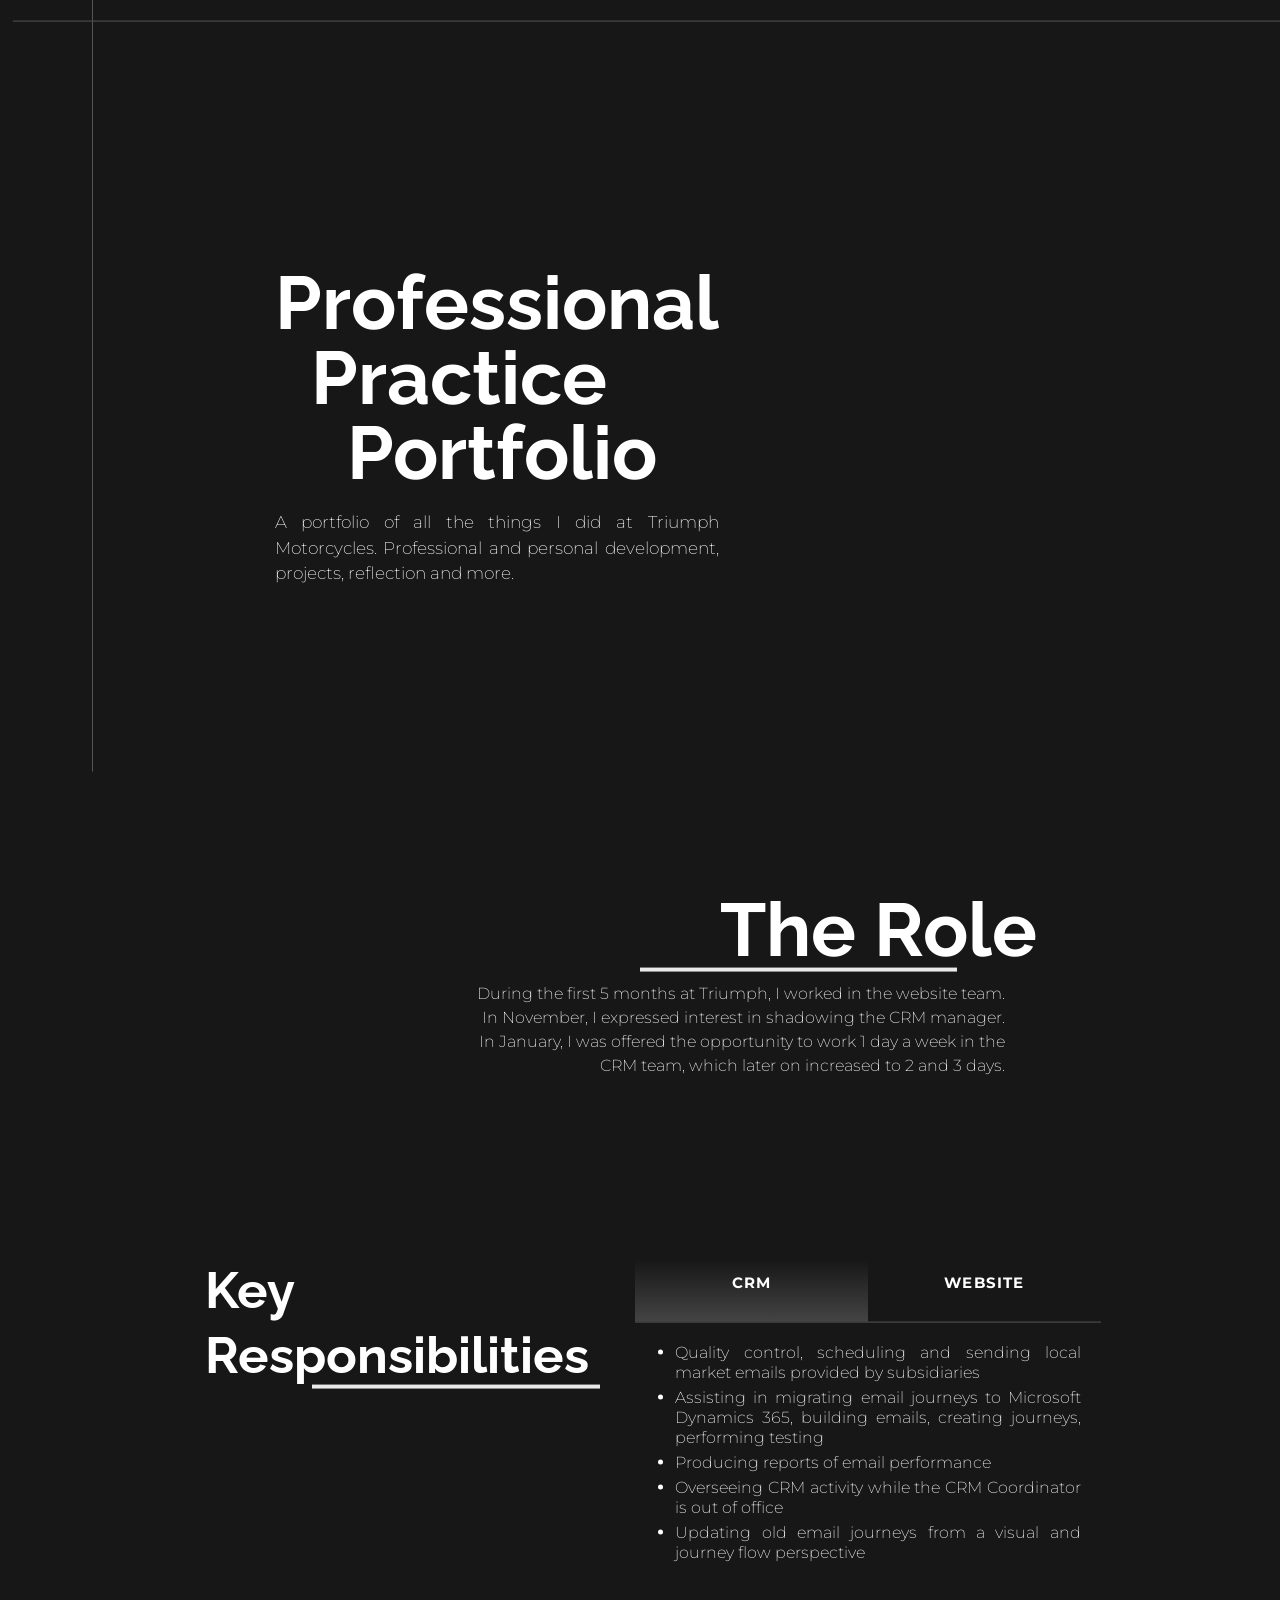
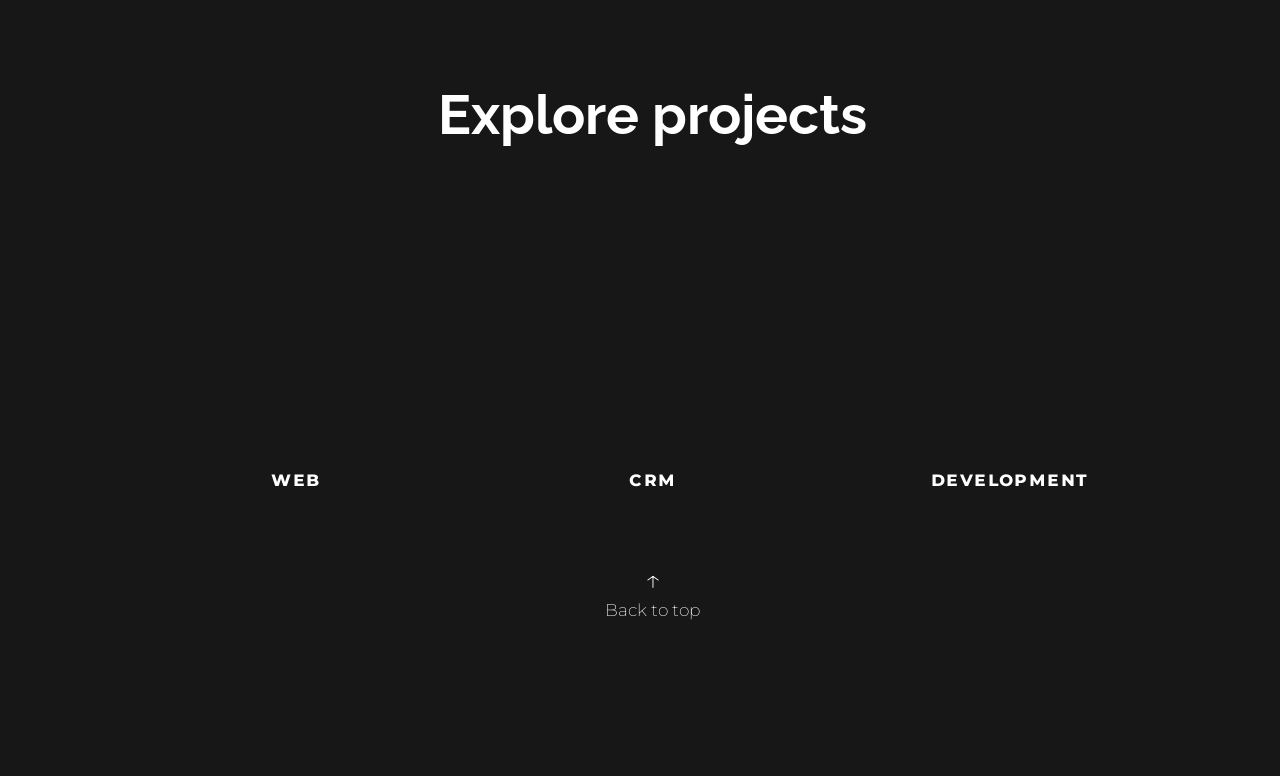
==== index.html @ 7ef55135 "Add files via upload" ====
<!DOCTYPE html>
<html lang="en">

<head>
    <meta charset="UTF-8">
    <meta http-equiv="X-UA-Compatible" content="IE=edge">
    <meta name="viewport" content="width=device-width, initial-scale=1.0">
    <title>Beatrice's portfolio</title>
    <link rel="stylesheet" href="home-stylesheet.css">
</head>
<style>
    @import url('https://fonts.googleapis.com/css2?family=Montserrat:wght@200;400&family=Raleway:wght@600;700&display=swap');
</style>

<body>

    <div id="butter">
        <div class="parent">
            <div class="logo"></div>
            <div class="nav">
                <div class="link hover-underline-animation" id="home"><span class="linknr">01.</span><br><a
                        href="index.html">Home</a></div>

                <div class="link hover-underline-animation" id="web"><span class="linknr">02.</span><br><a
                        href="web.html">Website</a></div>
                <div class="link hover-underline-animation" id="crm"><span class="linknr">03.</span><br><a
                        href="crm.html">CRM</a>
                </div>
                <div class="link hover-underline-animation" id="personal"><span class="linknr">04.</span><br><a
                        href="development.html">Development</a>
                </div>
                <div class="link hover-underline-animation" id="contact"><a href="contact">Contact &#x2192; </a> </div>
            </div>

            <div class="socials">
                <div class="linkedin socialicon"><a class="bglink" href="https://www.linkedin.com/in/bsiaskute/"></a>
                </div>
                <div class="email socialicon"><a class="bglink" href="#"></a></div>

            </div>
            <div class="hero">
                <div class="heroparent">
                    <div class="herotext"><span class="hero1">Professional</span> <br>
                        &nbsp&nbsp<span class="hero2">Practice</span>
                        <br> &nbsp&nbsp&nbsp&nbsp<span class="hero3">Portfolio</span>
                    </div>
                    <div class="herosubtitle">
                        <span class="subtitle">
                            A portfolio of all the things I did at Triumph Motorcycles. Professional and personal
                            development, projects, reflection and more.
                        </span>
                    </div>
                </div>
                <div class="carousel">
                    <div class="heroslide">
                        <div class="heroslideoverlay">
                            <div class="heroslidetext">
                                A photo I took at Motorcycle Live - an annual motorcycle show held at the National
                                Exhibition Centre.
                                I volunteered to work the weekend and chat to customers about the bikes.
                            </div>
                        </div>
                    </div>

                </div>
            </div>
        </div>
        <div class="therole">
            <div class="roleintro">
                <div class="heading">
                    <div class="underline">
                        The Role
                    </div>
                </div>
                <div class="rolesubtitle subtitle">
                    During the first 5 months at Triumph, I worked in the website team. In November, I expressed
                    interest in shadowing the CRM manager. In January, I was offered the opportunity to work 1 day a
                    week in the CRM team, which later on increased to 2 and 3 days.
                </div>
            </div>
            <div class="keyresponsibilities">
                <div class="keyheadings heading underline">Key Responsibilities</div>
                <div class="roletabs">
                    <button class="crmtabwrapper tablinks" onclick="openCity(event, 'London')" id="defaultOpen">
                        <div class="crmtab tabheading"><span class="crm">CRM</span></div>
                    </button>
                    <button class="webtabwrapper tablinks" onclick="openCity(event, 'Paris')">
                        <div class="webtab tabheading"><span class="web">WEBSITE</span></div>
                    </button>
                    <div class="roletext">
                        <div class="webtext subtitle tabcontent" id="Paris">
                            <ul>
                                <li>Website content editing. This includes improving the usability, design, and
                                    conversion
                                    of the company website</li>
                                <li>Using data from the attribution model to deliver Website personalization with
                                    pop-ins
                                    and personalized website content</li>
                                <li>Producing Reporting/Analytics as requested by the Website Manager</li>
                                <li>Optimise the digital customer journey based on analytics</li>
                                <li>Content management - resizing, editing and organizing images</li>
                            </ul>
                        </div>
                        <div class="crmtext subtitle tabcontent" id="London">
                            <ul>
                                <li>Quality control, scheduling and sending local market emails provided by subsidiaries
                                </li>
                                <li>Assisting in migrating email journeys to Microsoft Dynamics 365, building emails,
                                    creating
                                    journeys, performing testing</li>
                                <li>Producing reports of email performance</li>
                                <li>Overseeing CRM activity while the CRM Coordinator is out of office</li>
                                <li>Updating old email journeys from a visual and journey flow perspective</li>
                            </ul>
                        </div>
                    </div>
                </div>

            </div>
        </div>

        <div class="explore">
            <div class="heading">Explore projects</div>
            <div class="explorecardswrapper">
                <div class="card webcard">
                    <a href="web.html">
                        <div class="cardhover"><span class="cardhovertext">discover more &#x2192</span></div>
                    </a>
                    <div class="cardtitle">web</div>
                </div>

                <div class="card crmcard">
                    <a href="crm.html">
                        <div class="cardhover"><span class="cardhovertext">discover more &#x2192</span></div>
                    </a>
                    <div class="cardtitle">crm</div>
                </div>

                <div class="card developmentcard">
                    <a href="development.html">
                        <div class="cardhover"><span class="cardhovertext">discover more &#x2192</span></div>
                    </a>
                    <div class="cardtitle">development</div>
                </div>

            </div>

            <div class="backtotop subtitle"><a href="#"><span class="arrow">&#x2191;</span><br>Back to top</a></div>
        </div>
        <div class="marginplaceholder"></div>
        <script src="pppJS.js"></script>
        <script>
            // smooth like buttah...
            butter.init();</script>
        <script>function openCity(evt, cityName) {
                // Declare all variables
                var i, tabcontent, tablinks;

                // Get all elements with class="tabcontent" and hide them
                tabcontent = document.getElementsByClassName("tabcontent");
                for (i = 0; i < tabcontent.length; i++) {
                    tabcontent[i].style.display = "none";
                }

                // Get all elements with class="tablinks" and remove the class "active"
                tablinks = document.getElementsByClassName("tablinks");
                for (i = 0; i < tablinks.length; i++) {
                    tablinks[i].className = tablinks[i].className.replace(" active", "");
                }

                // Show the current tab, and add an "active" class to the button that opened the tab
                document.getElementById(cityName).style.display = "block";
                evt.currentTarget.className += " active";

            }</script>
        <script>
            // Get the element with id="defaultOpen" and click on it
            document.getElementById("defaultOpen").click();
        </script>
    </div>
</body>

</html>
---- home-stylesheet.css ----
body {
    background-color: #171717;
    margin: 0;
    box-sizing: border-box;
    margin-left: 1%;
    margin-right: 1%;
}

::-webkit-scrollbar {
    display: none;
}

.parent {
    display: grid;
    grid-template-columns: 0.8fr 12fr;
    grid-template-rows: 0.5fr 1.5fr 12fr 0.4fr;
    grid-column-gap: 0px;
    grid-row-gap: 0px;
    height: 100vh;
    grid-template-areas:
        ". ."
        "logo nav"
        "socials hero"
        ". .";
}

.logo {
    grid-area: logo;
    border-bottom: 1px #555555 solid;
    border-right: 1px #555555 solid;

}

.nav {
    border-bottom: 1px #555555 solid;
    grid-area: nav;
    border-left: none;
    display: grid;
    grid-template-columns: 0.8fr 0.8fr 0.8fr 0.7fr 1fr 0.7fr 6fr 1.2fr 1fr;
    grid-template-rows: 1fr;
    grid-column-gap: 20px;
    grid-row-gap: 0px;
    grid-template-areas:
        ". home web crm personal future . contact";
    text-align: left;
    animation-duration: 2s;
    animation-timing-function: ease-in-out;
    animation-delay: 0s;
    animation-iteration-count: 1;
    animation-name: slideInLeft;
}

a {
    text-decoration: none;
    color: white;
}

a:visited {
    color: white;
}

.link {
    font-family: 'Montserrat', sans-serif;
    font-weight: bolder;
    font-size: 13px;
    letter-spacing: 1px;
    margin: auto 0;

}

.linknr {
    font-weight: 200;
}

#home {
    grid-area: home;
}

#web {
    grid-area: web;
}

#crm {
    grid-area: crm;
}

#personal {
    grid-area: personal;
}

#future {
    grid-area: future;
}

#contact {
    grid-area: contact;
    font-size: 18px;
}


.hover-underline-animation {
    display: inline-block;
    position: relative;
    color: white;
}

.hover-underline-animation:after {
    content: '';
    position: absolute;
    width: 100%;
    transform: scaleX(0);
    height: 0.5px;
    bottom: -2px;
    left: 0;
    transform-origin: bottom right;
    transition: transform 0.25s ease-out;
    background-color: rgba(255, 255, 255, 0.904);
}

.hover-underline-animation:hover:after {
    transform: scaleX(1);
    transform-origin: bottom left;
}

.socials {
    border-right: 1px #555555 solid;
    grid-area: socials;
    display: grid;
    grid-template-columns: 1fr;
    grid-template-rows: 10fr repeat(2, 0.45fr) 0.2fr;
    grid-column-gap: 0px;
    grid-row-gap: 10px;
    grid-template-areas:
        "."
        "linkedin"
        "email"
        ".";
}

.linkedin {
    grid-area: linkedin;
    background-image: url(https://i.ibb.co/6mZdJPm/linkedin.png);
    background-size: contain;
    background-repeat: no-repeat;
    background-position: center;

}

.email {
    grid-area: email;
    background-image: url(https://i.ibb.co/xMNwkrm/email.png);
    background-size: contain;
    background-repeat: no-repeat;
    background-position: center;
    display: block;
}

.hero {
    grid-area: hero;
    display: grid;
    grid-template-columns: 2fr 1.2fr 0.1fr;
    grid-template-rows: 1fr;
    grid-column-gap: 0px;
    grid-row-gap: 0px;
    grid-template-areas:
        "herotext carousel";
}

.herotext {
    font-family: 'Raleway', sans-serif;
    font-weight: 700;
    color: rgb(255, 255, 255);
    font-size: 75px;
    line-height: 100%;
}

.p {
    color: rgb(255, 255, 255);
}

.subtitle {
    font-family: 'Montserrat', sans-serif;
    font-size: 17px;
    color: white;
    display: inline-block;
    text-align: justify;
    margin-top: 20px;
    line-height: 150%;
    font-weight: 200;
    animation: fadeInbottom 2s;
    animation-timing-function: ease;
}

.heroparent {
    margin-top: 27vh;
    width: min-content;
    margin-left: 25%;
    grid-area: herotext;

}

.carousel {
    grid-area: carousel;
    margin-top: 20px;
    position: relative;
    animation: fadeIndelay2 3s;
    animation-timing-function: ease-in;

}

.heroslide {
    background-image: url(https://i.ibb.co/18xc5HG/IMG-20211211-162814-Bokeh-01.jpg);
    min-height: 100%;
    background-size: cover;
    background-repeat: no-repeat;
}

@keyframes slideInLeft {
    0% {
        transform: translateX(-100%);
    }

    100% {
        transform: translateX(0);
    }
}

@keyframes fadeInbottom {
    0% {
        opacity: 0;
        transform: translateY(15%)
    }

    55% {
        opacity: 0;
        transform: translateY(15%)
    }

    100% {
        opacity: 1;
        transform: translateY(0)
    }
}

.socials {
    animation-duration: 1.5s;
    animation-timing-function: ease-in-out;
    animation-delay: 0s;
    animation-iteration-count: 1;
    animation-name: slideInBottom;
}

@keyframes slideInBottom {
    0% {
        transform: translateY(-100%);
    }

    100% {
        transform: translateY(0);
    }
}

.socialicon {
    animation: fadeIndelay 2.5s;
    animation-timing-function: ease-in;
}

@keyframes fadeIndelay {
    0% {
        opacity: 0;
    }

    66% {
        opacity: 0;
    }

    100% {
        opacity: 1;
    }
}

.link {
    animation: fadeIndelay 2.5s;
    animation-timing-function: ease-in;
}

@keyframes fadeIn {
    0% {
        opacity: 0;
    }

    22% {
        opacity: 0
    }

    100% {
        opacity: 1;
    }
}

@keyframes fadeIndelay2 {
    0% {
        opacity: 0;
        transform: translateX(-5%)
    }

    70% {
        opacity: 0;
    }

    100% {
        opacity: 1;
        transform: translateX(0)
    }
}

@keyframes fadeInbottomhero1 {
    0% {
        transform: translateX(-5%);
        opacity: 0;
    }

    100% {
        opacity: 1;
        transform: translateX(0);
    }
}

@keyframes fadeInbottomhero2 {
    0% {
        transform: translateX(-10%);
        opacity: 0;
    }

    33% {
        transform: translateX(-10%);
        opacity: 0;
    }

    100% {
        opacity: 1;
        transform: translateX(0);
    }
}

@keyframes fadeInbottomhero3 {
    0% {
        transform: translateX(-10%);
        opacity: 0;
    }

    50% {
        transform: translateX(-10%);
        opacity: 0;
    }

    100% {
        transform: translateX(0);
        opacity: 1;
    }
}


.hero1 {
    display: inline-block;
    animation: fadeInbottomhero1 0.8s ease;
}

.hero2 {
    display: inline-block;
    animation: fadeInbottomhero2 1s ease;
}

.hero3 {
    display: inline-block;
    animation: fadeInbottomhero3 1.2s ease;
}

.heroslideoverlay {
    position: absolute;
    top: 50;
    left: 0;
    bottom: 0;
    right: 0;
    background-color: rgba(0, 0, 0, 0.637);
    opacity: 0;
    width: 100%;
    transition: ease 0.7s;
}

.heroslide:hover .heroslideoverlay {
    opacity: 1;
}

.heroslidetext {
    color: white;
    font-family: 'Montserrat', sans-serif;
    font-weight: 200;
    letter-spacing: 0.3px;
    text-align: left;
    font-size: 15px;
    margin: 30px;
}

.bglink {
    display: inline-block;
    height: 27px;
    width: 73px;
}

a.email {
    grid-area: email;
}

a.linkedin {
    grid-area: linkedin;
}

.therole {
    margin-top: 100px;
}

.roleintro {
    width: 50%;
    margin-left: 30%;
    text-align: right;
}

.heading {
    font-family: 'Raleway', sans-serif;
    font-weight: 700;
    color: rgb(255, 255, 255);
    font-size: 75px;
    line-height: 65px;
}

.underline {
    display: inline-block;
    position: relative;
    color: white;
}


.underline:after {
    content: '';
    position: absolute;
    width: 100%;
    height: 4.5px;
    bottom: -10px;
    left: 0;
    background-color: rgba(255, 255, 255, 0.904);
    margin-left: -80px;
}

.rolesubtitle {
    line-height: 24px;
    margin-right: 5%;
    margin-left: 80px;
    text-align: right;
    font-size: 16px;

}

.roletabs {
    display: grid;
    grid-template-columns: 1fr 1fr;
    grid-template-rows: 1fr 4fr;
    grid-column-gap: 0px;
    grid-row-gap: 0px;
    grid-template-areas:
        "crmtab webtab"
        "roletext roletext";
    width: 100%;
    grid-area: roletabs;
}

.crmtabwrapper {
    grid-area: crmtab;
    border-bottom: 1px solid #555555;
    background-color: #171717;
    padding: 0;
    outline: none;
    border-top: none;
    border-left: none;
    border-right: none;
    transition: 0.3s;
}

.webtabwrapper {
    grid-area: webtab;
    border-bottom: 1px solid rgb(85, 85, 85);
    background-color: #171717;
    padding: 0;
    outline: none;
    border-top: none;
    border-left: none;
    border-right: none;
    transition: 0.3s;
}

.crmtab {
    height: 100%;
}

span.crm {
    margin-top: 15px;
    display: inline-block;
}

span.web {
    margin-top: 15px;
    display: inline-block;
}

.webtab {
    height: 100%;
}

.tabheading {
    font-family: 'Montserrat', sans-serif;
    font-weight: bolder;
    font-size: 15px;
    letter-spacing: 1.2px;
    color: white;
    text-align: center;
}

button.active {
    background: rgb(23, 23, 23);
    background: linear-gradient(180deg, #171717 4%, rgb(68, 68, 68) 100%);
}

.roletext {
    grid-area: roletext;
}

@keyframes fadeInbottom2 {
    0% {
        opacity: 0;
        transform: translateY(15%)
    }

    100% {
        opacity: 1;
        transform: translateY(0)
    }
}

.roletext .subtitle {
    animation: fadeInbottom2 1s ease;
    text-align: justify;
    font-size: 16px;
    line-height: 20px;
    margin: 20px 20px 20px 0px
}

.keyresponsibilities {
    display: grid;
    grid-template-columns: 15vw 0.7fr 0.1fr 1fr 15vw;
    grid-template-rows: 1fr;
    grid-template-areas:
        ". heading . roletabs";
    margin-top: 20vh;
    margin-bottom: 11vh;
}

.keyresponsibilities .heading {
    grid-area: heading;
    font-size: 51px;
}

.keyresponsibilities .underline::after {
    top: 127px;
    width: 75%;
    height: 3.5px;
    margin-left: 28%;
}

li {
    margin: 5px 0;
}

.explore .heading {
    font-size: 55px;
    text-align: center;
    margin-bottom: 50px;
}

.explorecardswrapper {
    display: grid;
    grid-template-rows: 1fr 0.1fr;
    grid-template-columns: 7vw 1fr 1fr 1fr 7vw;
    height: 30vh;
    grid-column-gap: 30px;
    grid-template-areas: ". web crm development ."
        ". webtitle crmtitle developmenttitle.";
}

.card {
    background-size: cover;
    background-repeat: no-repeat;
    transition: transform 0.5s;
}

.cardhover {
    font-family: 'Montserrat', sans-serif;
    font-weight: bolder;
    color: white;
    letter-spacing: 1.4px;
    font-variant: small-caps;
    font-size: 20px;
    text-align: center;
    background-color: #000000b8;
    height: 100%;
    opacity: 0;
    transition: ease 0.5s;

}

.card:hover {
    transform: scale(1.05);
    transition: transform 0.5s;
}

.card:hover .cardhover {
    opacity: 1;
    transition: ease 0.5s;
    box-shadow: 7px 7px 32px 0px rgba(0, 0, 0, 0.86);
}

.cardhovertext {
    display: inline-block;
    margin-top: 50%;
}

.webcard {
    grid-area: web;
    background-image: url(https://i.ibb.co/jbMQHB1/Untitled-2.jpg);
}

.cardtitle {
    margin-top: 25px;
    font-family: 'Montserrat', sans-serif;
    font-weight: bolder;
    color: white;
    letter-spacing: 1.4px;
    font-variant: small-caps;
    font-size: 20px;
    text-align: center;

}

.crmcard {
    grid-area: crm;
    background-image: url(https://i.ibb.co/tshJsz8/Untitled-1.jpg);
    background-size: cover;
}

.developmentcard {
    grid-area: development;

    background-image: url(https://i.ibb.co/N2bwF4r/FVE-Group-tours-VI-hero-1920x1080.jpg);
    background-position: center;
    background-size: cover;
}

.futurecard {
    grid-area: future;
}

.backtotop {
    margin-top: 100px;
    margin-bottom: 50px;
    width: 100%;
    text-align: center;
}

.arrow {
    display: inline-block;
    font-size: 30px;
}

.cta {
    outline: inherit;
    font-variant: small-caps;
    color: white;
    font-size: 22px;
    font-family: 'Montserrat', sans-serif;
    background-color: #171717;
    letter-spacing: 2px;
    border: none;
    padding: 0;
    cursor: pointer;
}
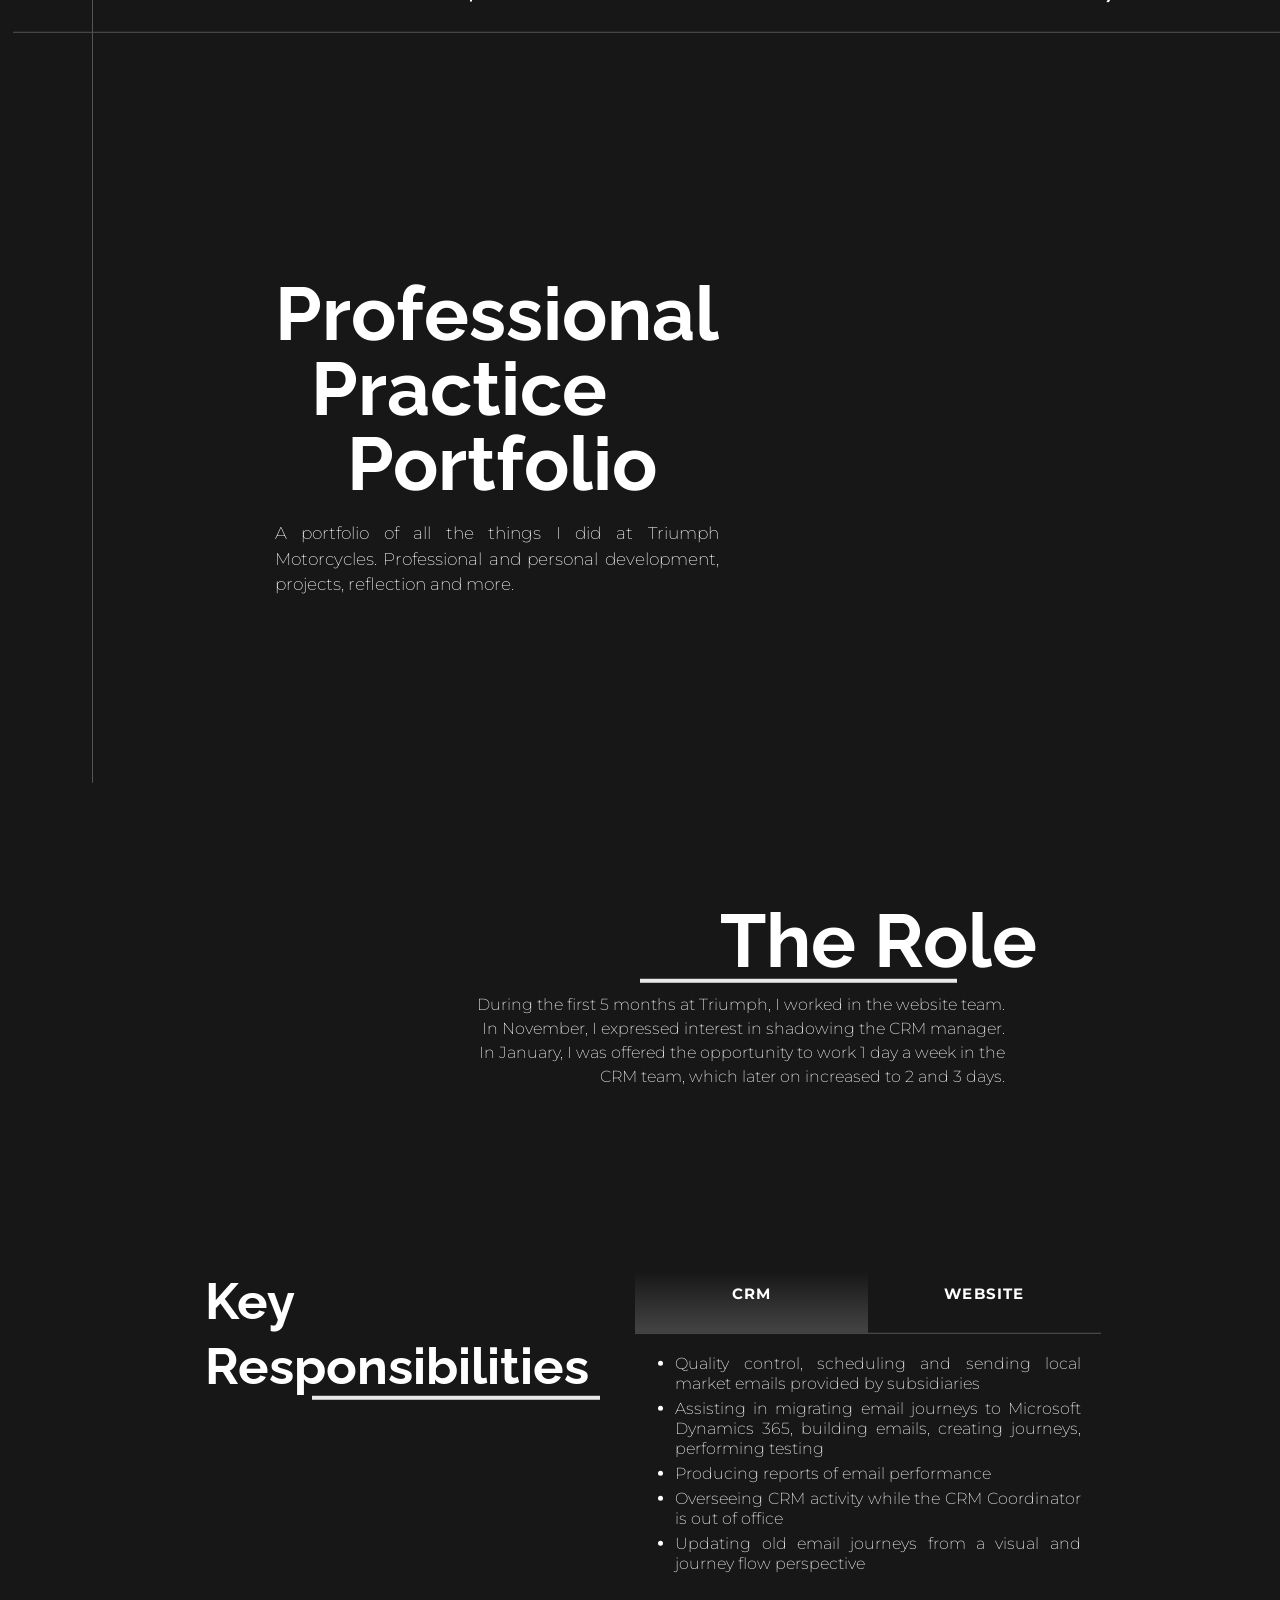
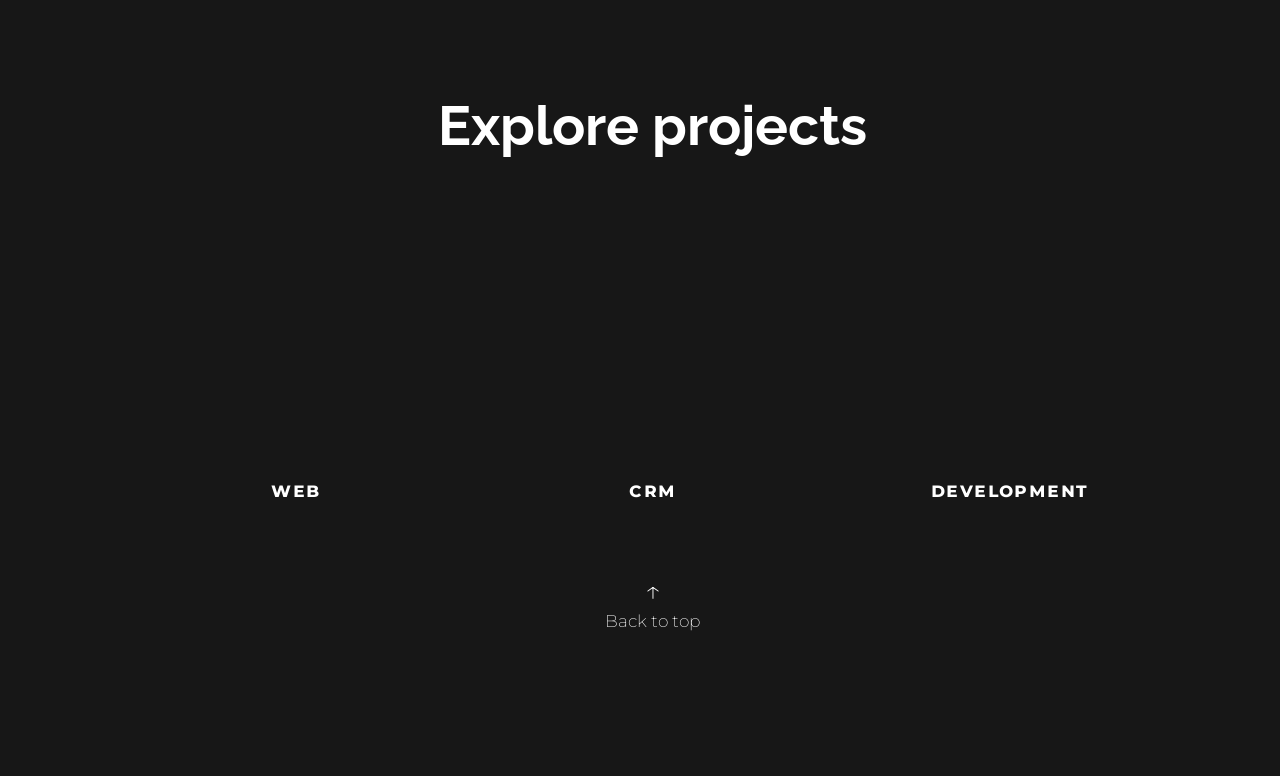
==== commit 177f7c8a: "Update index.html" ====
--- a/index.html
+++ b/index.html
@@ -33,7 +33,7 @@
             </div>
 
             <div class="socials">
-                <div class="linkedin socialicon"><a class="bglink" href="https://www.linkedin.com/in/bsiaskute/"></a>
+                <div class="linkedin socialicon">
                 </div>
                 <div class="email socialicon"><a class="bglink" href="#"></a></div>
 
@@ -180,4 +180,4 @@
     </div>
 </body>
 
-</html>+</html>
